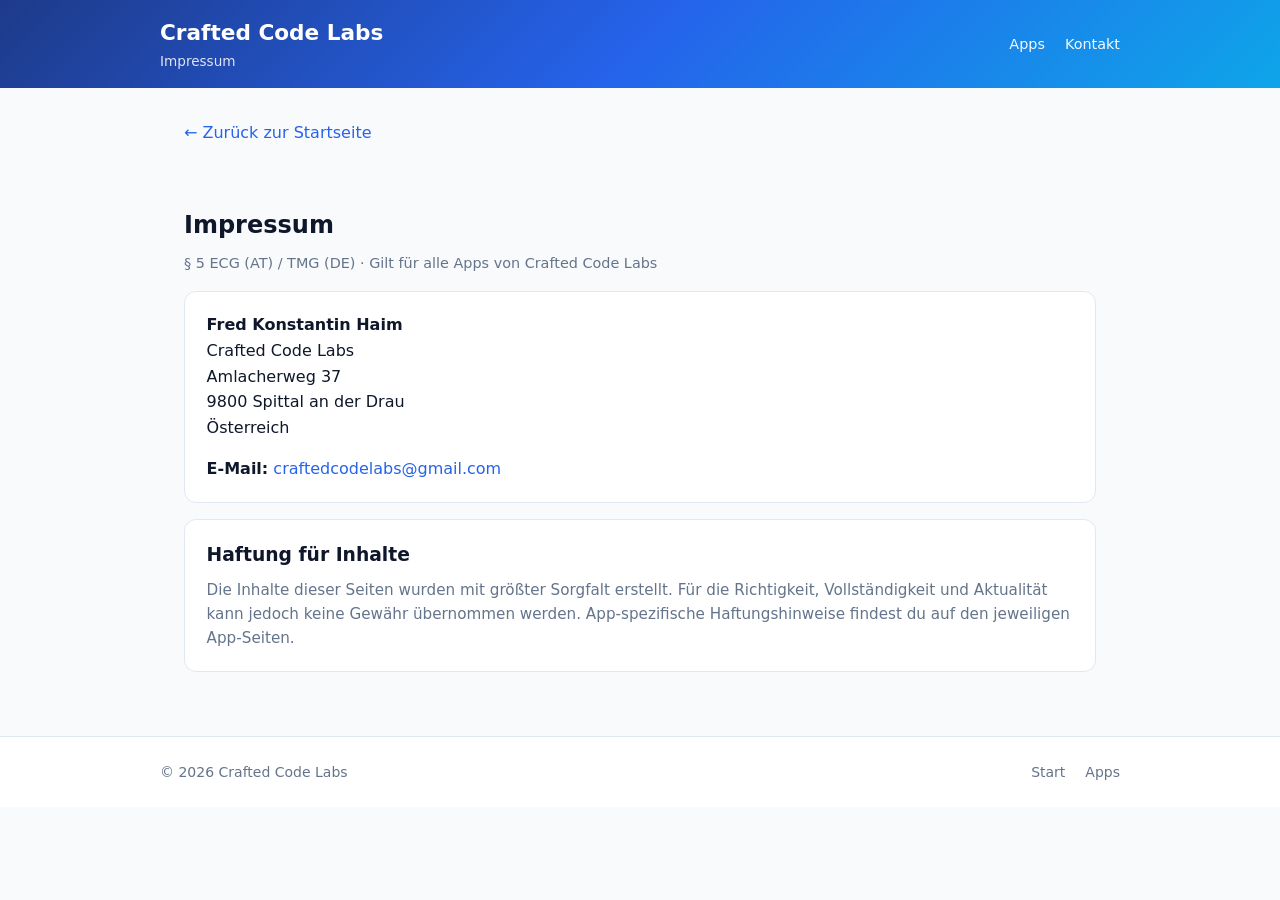
==== impressum.html @ 847e47b8 "Add developer hub with app legal pages" ====
<!DOCTYPE html>
<html lang="de">
<head>
  <meta charset="UTF-8">
  <meta name="viewport" content="width=device-width, initial-scale=1.0">
  <meta name="description" content="Impressum – Crafted Code Labs, Fred Konstantin Haim, Spittal an der Drau.">
  <title>Impressum – Crafted Code Labs</title>
  <link rel="stylesheet" href="css/styles.css">
</head>
<body>
  <header>
    <div class="header-inner">
      <a class="logo" href="index.html">
        Crafted Code Labs
        <span>Impressum</span>
      </a>
      <nav>
        <a href="index.html#apps">Apps</a>
        <a href="index.html#kontakt">Kontakt</a>
      </nav>
    </div>
  </header>

  <main>
    <a class="back-link" href="index.html">&larr; Zurück zur Startseite</a>

    <section class="legal-block">
      <h2>Impressum</h2>
      <p class="meta">§ 5 ECG (AT) / TMG (DE) · Gilt für alle Apps von Crafted Code Labs</p>

      <div class="card">
        <p>
          <strong>Fred Konstantin Haim</strong><br>
          Crafted Code Labs<br>
          Amlacherweg 37<br>
          9800 Spittal an der Drau<br>
          Österreich
        </p>
        <p style="margin-top:1rem;">
          <strong>E-Mail:</strong>
          <a href="mailto:craftedcodelabs@gmail.com">craftedcodelabs@gmail.com</a>
        </p>
      </div>

      <div class="card" style="margin-top:1rem;">
        <h3 style="margin-bottom:0.5rem;">Haftung für Inhalte</h3>
        <p style="color: var(--muted); font-size: 0.95rem;">
          Die Inhalte dieser Seiten wurden mit größter Sorgfalt erstellt. Für die Richtigkeit,
          Vollständigkeit und Aktualität kann jedoch keine Gewähr übernommen werden.
          App-spezifische Haftungshinweise findest du auf den jeweiligen App-Seiten.
        </p>
      </div>
    </section>
  </main>

  <footer>
    <div class="footer-inner">
      <div>&copy; 2026 Crafted Code Labs</div>
      <div class="footer-links">
        <a href="index.html">Start</a>
        <a href="index.html#apps">Apps</a>
      </div>
    </div>
  </footer>
</body>
</html>
---- css/styles.css ----
:root {
  --blue-dark: #1e3a8a;
  --blue: #2563eb;
  --cyan: #0ea5e9;
  --green: #10b981;
  --text: #0f172a;
  --muted: #64748b;
  --bg: #f8fafc;
  --card: #ffffff;
  --border: #e2e8f0;
  --accent-bg: #eff6ff;
  --max: 960px;
}

* { box-sizing: border-box; margin: 0; padding: 0; }

html { scroll-behavior: smooth; }

body {
  font-family: "Segoe UI", system-ui, -apple-system, sans-serif;
  color: var(--text);
  background: var(--bg);
  line-height: 1.6;
}

a { color: var(--blue); text-decoration: none; }
a:hover { text-decoration: underline; }

header {
  background: linear-gradient(135deg, var(--blue-dark), var(--blue), var(--cyan));
  color: #fff;
  padding: 1rem 1.5rem;
}

.header-inner {
  max-width: var(--max);
  margin: 0 auto;
  display: flex;
  align-items: center;
  justify-content: space-between;
  flex-wrap: wrap;
  gap: 1rem;
}

.logo {
  font-size: 1.35rem;
  font-weight: 700;
  color: #fff;
  text-decoration: none;
}

.logo span {
  opacity: 0.85;
  font-weight: 400;
  font-size: 0.85rem;
  display: block;
}

nav { display: flex; flex-wrap: wrap; gap: 0.5rem 1.25rem; }

nav a {
  color: rgba(255, 255, 255, 0.95);
  font-size: 0.9rem;
  text-decoration: none;
  font-weight: 500;
}

nav a:hover { text-decoration: underline; color: #fff; }

main {
  max-width: var(--max);
  margin: 0 auto;
  padding: 2rem 1.5rem 4rem;
}

.hero {
  text-align: center;
  padding: 2.5rem 1rem 2rem;
}

.hero h1 {
  font-size: clamp(1.75rem, 5vw, 2.5rem);
  margin-bottom: 0.75rem;
}

.hero .lead {
  color: var(--muted);
  font-size: 1.05rem;
  max-width: 42rem;
  margin: 0 auto;
}

.section-title {
  font-size: 1.35rem;
  margin: 2.5rem 0 1rem;
}

.section-intro {
  color: var(--muted);
  margin-bottom: 1.5rem;
}

.grid {
  display: grid;
  grid-template-columns: repeat(auto-fill, minmax(280px, 1fr));
  gap: 1.25rem;
}

.app-card {
  background: var(--card);
  border: 1px solid var(--border);
  border-radius: 12px;
  padding: 1.25rem 1.35rem;
  display: flex;
  flex-direction: column;
  gap: 0.75rem;
  transition: box-shadow 0.15s ease, border-color 0.15s ease;
}

.app-card:hover {
  border-color: var(--cyan);
  box-shadow: 0 8px 24px rgba(37, 99, 235, 0.08);
}

.app-card h3 {
  font-size: 1.15rem;
}

.app-card p {
  color: var(--muted);
  font-size: 0.95rem;
  flex: 1;
}

.app-card .package {
  font-size: 0.8rem;
  color: var(--muted);
  font-family: ui-monospace, Consolas, monospace;
}

.app-links {
  display: flex;
  flex-wrap: wrap;
  gap: 0.5rem 0.75rem;
  margin-top: 0.25rem;
}

.app-links a {
  font-size: 0.875rem;
  font-weight: 500;
  padding: 0.35rem 0.65rem;
  border-radius: 999px;
  background: var(--accent-bg);
  border: 1px solid #bfdbfe;
  text-decoration: none;
}

.app-links a:hover {
  background: #dbeafe;
  text-decoration: none;
}

.app-links a.primary {
  background: var(--blue);
  border-color: var(--blue);
  color: #fff;
}

.app-links a.primary:hover {
  background: var(--blue-dark);
}

.card {
  background: var(--card);
  border: 1px solid var(--border);
  border-radius: 12px;
  padding: 1.25rem 1.35rem;
}

.accent-box {
  background: var(--accent-bg);
  border: 1px solid #bfdbfe;
  border-radius: 12px;
  padding: 1.25rem 1.35rem;
  margin-top: 2rem;
}

.accent-box h2 { font-size: 1.15rem; margin-bottom: 0.5rem; }

.legal-block { margin-top: 2.5rem; }

.legal-block h2 {
  font-size: 1.5rem;
  margin-bottom: 0.5rem;
}

.legal-block .meta {
  color: var(--muted);
  font-size: 0.9rem;
  margin-bottom: 1rem;
}

.legal-links {
  display: grid;
  gap: 0.75rem;
  margin-top: 1rem;
}

.legal-link-row {
  display: flex;
  align-items: center;
  justify-content: space-between;
  gap: 1rem;
  padding: 0.85rem 1rem;
  background: var(--card);
  border: 1px solid var(--border);
  border-radius: 10px;
}

.legal-link-row span {
  color: var(--muted);
  font-size: 0.9rem;
}

.back-link {
  display: inline-flex;
  align-items: center;
  gap: 0.35rem;
  margin-bottom: 1.25rem;
  font-weight: 500;
}

footer {
  border-top: 1px solid var(--border);
  padding: 1.5rem;
  background: #fff;
}

.footer-inner {
  max-width: var(--max);
  margin: 0 auto;
  display: flex;
  flex-wrap: wrap;
  justify-content: space-between;
  gap: 1rem;
  font-size: 0.875rem;
  color: var(--muted);
}

.footer-links {
  display: flex;
  flex-wrap: wrap;
  gap: 0.75rem 1.25rem;
}

.footer-links a { color: var(--muted); }

@media (max-width: 640px) {
  .legal-link-row {
    flex-direction: column;
    align-items: flex-start;
  }
}
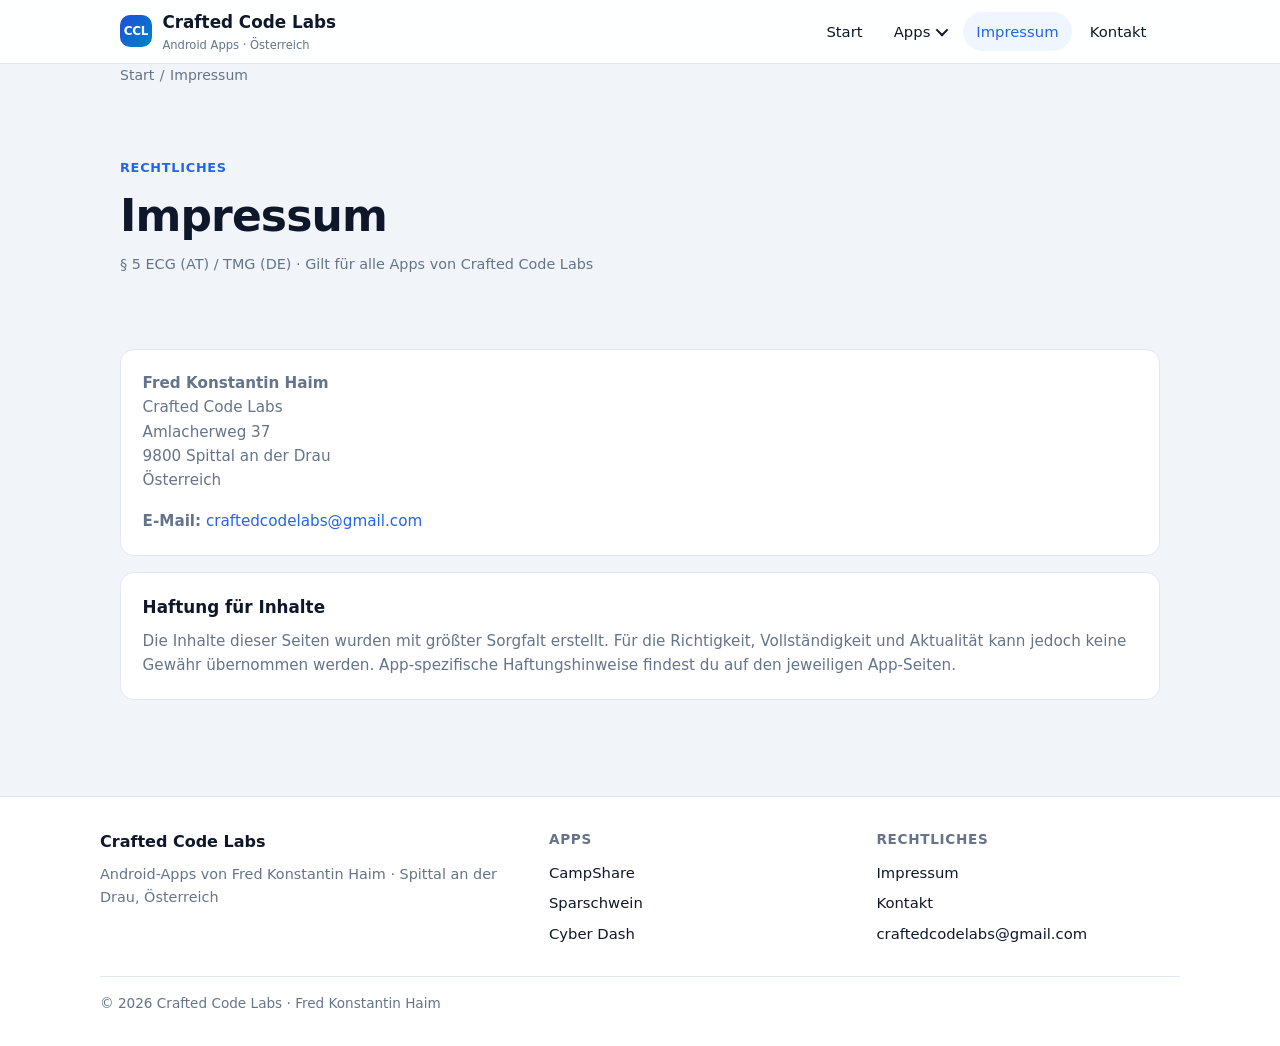
==== commit f63b8f70: "Redesign hub: multi-page layout with burger menu and app dropdown Co-authored-by: Cursor <cursoragen" ====
--- a/impressum.html
+++ b/impressum.html
@@ -1,5 +1,5 @@
 <!DOCTYPE html>
-<html lang="de">
+<html lang="de" data-base="">
 <head>
   <meta charset="UTF-8">
   <meta name="viewport" content="width=device-width, initial-scale=1.0">
@@ -7,27 +7,23 @@
   <title>Impressum – Crafted Code Labs</title>
   <link rel="stylesheet" href="css/styles.css">
 </head>
-<body>
-  <header>
-    <div class="header-inner">
-      <a class="logo" href="index.html">
-        Crafted Code Labs
-        <span>Impressum</span>
-      </a>
-      <nav>
-        <a href="index.html#apps">Apps</a>
-        <a href="index.html#kontakt">Kontakt</a>
-      </nav>
-    </div>
-  </header>
+<body data-page="impressum">
+  <div id="site-header"></div>
 
   <main>
-    <a class="back-link" href="index.html">&larr; Zurück zur Startseite</a>
+    <nav class="breadcrumb" aria-label="Brotkrumen">
+      <a href="index.html">Start</a>
+      <span>/</span>
+      <span>Impressum</span>
+    </nav>
 
-    <section class="legal-block">
-      <h2>Impressum</h2>
+    <section class="page-hero">
+      <p class="eyebrow">Rechtliches</p>
+      <h1>Impressum</h1>
       <p class="meta">§ 5 ECG (AT) / TMG (DE) · Gilt für alle Apps von Crafted Code Labs</p>
+    </section>
 
+    <section class="section">
       <div class="card">
         <p>
           <strong>Fred Konstantin Haim</strong><br>
@@ -43,8 +39,8 @@
       </div>
 
       <div class="card" style="margin-top:1rem;">
-        <h3 style="margin-bottom:0.5rem;">Haftung für Inhalte</h3>
-        <p style="color: var(--muted); font-size: 0.95rem;">
+        <h3>Haftung für Inhalte</h3>
+        <p class="meta" style="margin-top:0.5rem;">
           Die Inhalte dieser Seiten wurden mit größter Sorgfalt erstellt. Für die Richtigkeit,
           Vollständigkeit und Aktualität kann jedoch keine Gewähr übernommen werden.
           App-spezifische Haftungshinweise findest du auf den jeweiligen App-Seiten.
@@ -53,14 +49,7 @@
     </section>
   </main>
 
-  <footer>
-    <div class="footer-inner">
-      <div>&copy; 2026 Crafted Code Labs</div>
-      <div class="footer-links">
-        <a href="index.html">Start</a>
-        <a href="index.html#apps">Apps</a>
-      </div>
-    </div>
-  </footer>
+  <div id="site-footer"></div>
+  <script src="js/site.js"></script>
 </body>
 </html>
--- a/css/styles.css
+++ b/css/styles.css
@@ -1,15 +1,18 @@
 :root {
-  --blue-dark: #1e3a8a;
-  --blue: #2563eb;
-  --cyan: #0ea5e9;
-  --green: #10b981;
+  --blue-dark: #0f172a;
+  --blue: #1d4ed8;
+  --cyan: #0284c7;
+  --accent: #2563eb;
+  --accent-soft: #eff6ff;
   --text: #0f172a;
   --muted: #64748b;
-  --bg: #f8fafc;
-  --card: #ffffff;
+  --bg: #f1f5f9;
+  --surface: #ffffff;
   --border: #e2e8f0;
-  --accent-bg: #eff6ff;
-  --max: 960px;
+  --header-h: 4rem;
+  --max: 1080px;
+  --radius: 14px;
+  --shadow: 0 10px 40px rgba(15, 23, 42, 0.08);
 }
 
 * { box-sizing: border-box; margin: 0; padding: 0; }
@@ -17,140 +20,465 @@
 html { scroll-behavior: smooth; }
 
 body {
-  font-family: "Segoe UI", system-ui, -apple-system, sans-serif;
+  font-family: "Segoe UI", system-ui, -apple-system, BlinkMacSystemFont, sans-serif;
   color: var(--text);
   background: var(--bg);
   line-height: 1.6;
-}
-
-a { color: var(--blue); text-decoration: none; }
+  min-height: 100vh;
+}
+
+body.nav-open { overflow: hidden; }
+
+a { color: var(--accent); text-decoration: none; }
 a:hover { text-decoration: underline; }
 
-header {
-  background: linear-gradient(135deg, var(--blue-dark), var(--blue), var(--cyan));
-  color: #fff;
-  padding: 1rem 1.5rem;
+img { max-width: 100%; display: block; }
+
+/* ── Site header ── */
+.site-header {
+  position: sticky;
+  top: 0;
+  z-index: 100;
+  height: var(--header-h);
+  background: rgba(255, 255, 255, 0.92);
+  backdrop-filter: blur(12px);
+  border-bottom: 1px solid var(--border);
 }
 
 .header-inner {
   max-width: var(--max);
   margin: 0 auto;
+  height: 100%;
+  padding: 0 1.25rem;
   display: flex;
   align-items: center;
   justify-content: space-between;
-  flex-wrap: wrap;
   gap: 1rem;
 }
 
 .logo {
-  font-size: 1.35rem;
+  display: flex;
+  align-items: center;
+  gap: 0.65rem;
+  color: var(--text);
+  text-decoration: none;
   font-weight: 700;
+  font-size: 1.05rem;
+  white-space: nowrap;
+}
+
+.logo:hover { text-decoration: none; }
+
+.logo-mark {
+  width: 2rem;
+  height: 2rem;
+  border-radius: 10px;
+  background: linear-gradient(135deg, var(--blue), var(--cyan));
   color: #fff;
-  text-decoration: none;
-}
-
-.logo span {
-  opacity: 0.85;
-  font-weight: 400;
-  font-size: 0.85rem;
+  display: grid;
+  place-items: center;
+  font-size: 0.75rem;
+  font-weight: 800;
+  letter-spacing: -0.02em;
+}
+
+.logo-text span {
   display: block;
-}
-
-nav { display: flex; flex-wrap: wrap; gap: 0.5rem 1.25rem; }
-
-nav a {
-  color: rgba(255, 255, 255, 0.95);
+  font-size: 0.72rem;
+  font-weight: 500;
+  color: var(--muted);
+}
+
+.menu-toggle {
+  display: none;
+  width: 2.75rem;
+  height: 2.75rem;
+  border: 1px solid var(--border);
+  border-radius: 10px;
+  background: var(--surface);
+  cursor: pointer;
+  align-items: center;
+  justify-content: center;
+  flex-direction: column;
+  gap: 5px;
+  padding: 0;
+}
+
+.menu-toggle span {
+  display: block;
+  width: 1.15rem;
+  height: 2px;
+  background: var(--text);
+  border-radius: 999px;
+  transition: transform 0.2s ease, opacity 0.2s ease;
+}
+
+.menu-toggle[aria-expanded="true"] span:nth-child(1) {
+  transform: translateY(7px) rotate(45deg);
+}
+
+.menu-toggle[aria-expanded="true"] span:nth-child(2) { opacity: 0; }
+
+.menu-toggle[aria-expanded="true"] span:nth-child(3) {
+  transform: translateY(-7px) rotate(-45deg);
+}
+
+.site-nav {
+  display: flex;
+  align-items: center;
+  gap: 0.25rem;
+}
+
+.site-nav > a,
+.nav-dropdown > button {
+  color: var(--text);
+  font-size: 0.925rem;
+  font-weight: 500;
+  padding: 0.5rem 0.85rem;
+  border-radius: 999px;
+  text-decoration: none;
+  border: none;
+  background: transparent;
+  cursor: pointer;
+  font-family: inherit;
+  display: inline-flex;
+  align-items: center;
+  gap: 0.35rem;
+}
+
+.site-nav > a:hover,
+.nav-dropdown > button:hover,
+.site-nav > a.active {
+  background: var(--accent-soft);
+  text-decoration: none;
+  color: var(--accent);
+}
+
+.nav-dropdown { position: relative; }
+
+.nav-dropdown > button::after {
+  content: "";
+  width: 0.45rem;
+  height: 0.45rem;
+  border-right: 2px solid currentColor;
+  border-bottom: 2px solid currentColor;
+  transform: rotate(45deg) translateY(-2px);
+  transition: transform 0.2s ease;
+}
+
+.nav-dropdown.open > button::after {
+  transform: rotate(-135deg) translateY(-1px);
+}
+
+.dropdown-panel {
+  position: absolute;
+  top: calc(100% + 0.5rem);
+  right: 0;
+  min-width: 15rem;
+  background: var(--surface);
+  border: 1px solid var(--border);
+  border-radius: var(--radius);
+  box-shadow: var(--shadow);
+  padding: 0.5rem;
+  display: none;
+}
+
+.nav-dropdown.open .dropdown-panel { display: block; }
+
+.dropdown-panel a {
+  display: block;
+  padding: 0.65rem 0.85rem;
+  border-radius: 10px;
+  color: var(--text);
   font-size: 0.9rem;
   text-decoration: none;
-  font-weight: 500;
-}
-
-nav a:hover { text-decoration: underline; color: #fff; }
-
+}
+
+.dropdown-panel a:hover {
+  background: var(--accent-soft);
+  text-decoration: none;
+}
+
+.dropdown-panel a small {
+  display: block;
+  color: var(--muted);
+  font-size: 0.78rem;
+  margin-top: 0.15rem;
+}
+
+.dropdown-divider {
+  height: 1px;
+  background: var(--border);
+  margin: 0.35rem 0;
+}
+
+.nav-mobile-apps {
+  display: none;
+}
+
+/* ── Main layout ── */
 main {
   max-width: var(--max);
   margin: 0 auto;
-  padding: 2rem 1.5rem 4rem;
-}
-
-.hero {
-  text-align: center;
-  padding: 2.5rem 1rem 2rem;
-}
-
-.hero h1 {
-  font-size: clamp(1.75rem, 5vw, 2.5rem);
+  padding: 0 1.25rem 4rem;
+}
+
+.page-hero {
+  padding: 3rem 0 2rem;
+}
+
+.page-hero.centered { text-align: center; }
+
+.page-hero h1 {
+  font-size: clamp(2rem, 5vw, 2.75rem);
+  line-height: 1.15;
+  letter-spacing: -0.02em;
   margin-bottom: 0.75rem;
 }
 
-.hero .lead {
+.page-hero .lead {
   color: var(--muted);
   font-size: 1.05rem;
-  max-width: 42rem;
+  max-width: 38rem;
+}
+
+.page-hero.centered .lead { margin: 0 auto; }
+
+.eyebrow {
+  display: inline-block;
+  font-size: 0.8rem;
+  font-weight: 600;
+  letter-spacing: 0.06em;
+  text-transform: uppercase;
+  color: var(--accent);
+  margin-bottom: 0.75rem;
+}
+
+.breadcrumb {
+  display: flex;
+  flex-wrap: wrap;
+  gap: 0.35rem;
+  align-items: center;
+  font-size: 0.875rem;
+  color: var(--muted);
+  margin-bottom: 1.25rem;
+}
+
+.breadcrumb a { color: var(--muted); }
+.breadcrumb a:hover { color: var(--accent); }
+
+.section {
+  margin-top: 2.5rem;
+}
+
+.section-head {
+  margin-bottom: 1.25rem;
+}
+
+.section-head h2 {
+  font-size: 1.45rem;
+  letter-spacing: -0.02em;
+}
+
+.section-head p {
+  color: var(--muted);
+  margin-top: 0.35rem;
+}
+
+.grid-2 {
+  display: grid;
+  grid-template-columns: repeat(2, 1fr);
+  gap: 1rem;
+}
+
+.grid-3 {
+  display: grid;
+  grid-template-columns: repeat(3, 1fr);
+  gap: 1rem;
+}
+
+.card {
+  background: var(--surface);
+  border: 1px solid var(--border);
+  border-radius: var(--radius);
+  padding: 1.35rem;
+}
+
+.card h3 {
+  font-size: 1.05rem;
+  margin-bottom: 0.35rem;
+}
+
+.card p { color: var(--muted); font-size: 0.95rem; }
+
+.hero-banner {
+  margin: 1.5rem -1.25rem 0;
+  padding: 3rem 1.25rem;
+  background: linear-gradient(135deg, #0f172a 0%, #1e3a8a 55%, #0284c7 100%);
+  color: #fff;
+  border-radius: 0;
+}
+
+.hero-banner .inner {
+  max-width: var(--max);
   margin: 0 auto;
 }
 
-.section-title {
-  font-size: 1.35rem;
-  margin: 2.5rem 0 1rem;
-}
-
-.section-intro {
-  color: var(--muted);
-  margin-bottom: 1.5rem;
-}
-
-.grid {
+.hero-banner h1 {
+  font-size: clamp(2rem, 6vw, 3rem);
+  line-height: 1.1;
+  letter-spacing: -0.03em;
+  max-width: 14ch;
+}
+
+.hero-banner .lead {
+  color: rgba(255, 255, 255, 0.82);
+  max-width: 36rem;
+  margin-top: 1rem;
+  font-size: 1.05rem;
+}
+
+.hero-actions {
+  display: flex;
+  flex-wrap: wrap;
+  gap: 0.75rem;
+  margin-top: 1.75rem;
+}
+
+.btn {
+  display: inline-flex;
+  align-items: center;
+  justify-content: center;
+  gap: 0.4rem;
+  padding: 0.7rem 1.15rem;
+  border-radius: 999px;
+  font-weight: 600;
+  font-size: 0.925rem;
+  text-decoration: none;
+  border: 1px solid transparent;
+  transition: transform 0.15s ease, box-shadow 0.15s ease;
+}
+
+.btn:hover {
+  text-decoration: none;
+  transform: translateY(-1px);
+}
+
+.btn-primary {
+  background: #fff;
+  color: var(--blue-dark);
+  box-shadow: 0 8px 24px rgba(0, 0, 0, 0.15);
+}
+
+.btn-secondary {
+  background: rgba(255, 255, 255, 0.12);
+  color: #fff;
+  border-color: rgba(255, 255, 255, 0.25);
+}
+
+.btn-outline {
+  background: var(--surface);
+  color: var(--text);
+  border-color: var(--border);
+}
+
+.btn-outline:hover { border-color: var(--accent); color: var(--accent); }
+
+.feature-list {
+  list-style: none;
   display: grid;
-  grid-template-columns: repeat(auto-fill, minmax(280px, 1fr));
-  gap: 1.25rem;
-}
-
-.app-card {
-  background: var(--card);
+  gap: 0.75rem;
+}
+
+.feature-list li {
+  display: flex;
+  gap: 0.75rem;
+  align-items: flex-start;
+  padding: 0.85rem 1rem;
+  background: var(--surface);
   border: 1px solid var(--border);
   border-radius: 12px;
-  padding: 1.25rem 1.35rem;
+}
+
+.feature-list li::before {
+  content: "✓";
+  flex-shrink: 0;
+  width: 1.5rem;
+  height: 1.5rem;
+  border-radius: 999px;
+  background: var(--accent-soft);
+  color: var(--accent);
+  display: grid;
+  place-items: center;
+  font-size: 0.75rem;
+  font-weight: 700;
+}
+
+.app-card {
+  background: var(--surface);
+  border: 1px solid var(--border);
+  border-radius: var(--radius);
+  padding: 1.35rem;
   display: flex;
   flex-direction: column;
-  gap: 0.75rem;
-  transition: box-shadow 0.15s ease, border-color 0.15s ease;
+  gap: 0.85rem;
+  transition: box-shadow 0.2s ease, border-color 0.2s ease, transform 0.2s ease;
 }
 
 .app-card:hover {
-  border-color: var(--cyan);
-  box-shadow: 0 8px 24px rgba(37, 99, 235, 0.08);
-}
-
-.app-card h3 {
-  font-size: 1.15rem;
+  border-color: #93c5fd;
+  box-shadow: var(--shadow);
+  transform: translateY(-2px);
+}
+
+.app-card-top {
+  display: flex;
+  align-items: center;
+  gap: 0.85rem;
+}
+
+.app-icon {
+  width: 3rem;
+  height: 3rem;
+  border-radius: 14px;
+  display: grid;
+  place-items: center;
+  font-weight: 800;
+  font-size: 1.1rem;
+  color: #fff;
+  flex-shrink: 0;
+}
+
+.app-icon.campshare { background: linear-gradient(135deg, #1d4ed8, #22c55e); }
+.app-icon.sparschwein { background: linear-gradient(135deg, #ea580c, #facc15); }
+.app-icon.cyberdash { background: linear-gradient(135deg, #7c3aed, #06b6d4); }
+
+.app-card h3 { font-size: 1.1rem; }
+
+.app-card .package {
+  font-size: 0.75rem;
+  color: var(--muted);
+  font-family: ui-monospace, Consolas, monospace;
 }
 
 .app-card p {
   color: var(--muted);
-  font-size: 0.95rem;
+  font-size: 0.925rem;
   flex: 1;
 }
 
-.app-card .package {
-  font-size: 0.8rem;
-  color: var(--muted);
-  font-family: ui-monospace, Consolas, monospace;
-}
-
 .app-links {
   display: flex;
   flex-wrap: wrap;
-  gap: 0.5rem 0.75rem;
-  margin-top: 0.25rem;
+  gap: 0.5rem;
 }
 
 .app-links a {
-  font-size: 0.875rem;
-  font-weight: 500;
-  padding: 0.35rem 0.65rem;
+  font-size: 0.85rem;
+  font-weight: 600;
+  padding: 0.45rem 0.8rem;
   border-radius: 999px;
-  background: var(--accent-bg);
+  background: var(--accent-soft);
   border: 1px solid #bfdbfe;
   text-decoration: none;
 }
@@ -161,103 +489,166 @@
 }
 
 .app-links a.primary {
-  background: var(--blue);
-  border-color: var(--blue);
+  background: var(--accent);
+  border-color: var(--accent);
   color: #fff;
 }
 
-.app-links a.primary:hover {
-  background: var(--blue-dark);
-}
-
-.card {
-  background: var(--card);
+.app-links a.primary:hover { background: var(--blue); }
+
+.legal-links { display: grid; gap: 0.65rem; }
+
+.legal-link-row {
+  display: flex;
+  align-items: center;
+  justify-content: space-between;
+  gap: 1rem;
+  padding: 1rem 1.1rem;
+  background: var(--surface);
   border: 1px solid var(--border);
   border-radius: 12px;
-  padding: 1.25rem 1.35rem;
-}
-
-.accent-box {
-  background: var(--accent-bg);
+}
+
+.legal-link-row span {
+  color: var(--muted);
+  font-size: 0.875rem;
+}
+
+.legal-link-row .btn-open {
+  flex-shrink: 0;
+  padding: 0.45rem 0.85rem;
+  border-radius: 999px;
+  background: var(--accent-soft);
   border: 1px solid #bfdbfe;
-  border-radius: 12px;
-  padding: 1.25rem 1.35rem;
-  margin-top: 2rem;
-}
-
-.accent-box h2 { font-size: 1.15rem; margin-bottom: 0.5rem; }
-
-.legal-block { margin-top: 2.5rem; }
-
-.legal-block h2 {
-  font-size: 1.5rem;
-  margin-bottom: 0.5rem;
-}
-
-.legal-block .meta {
-  color: var(--muted);
-  font-size: 0.9rem;
-  margin-bottom: 1rem;
-}
-
-.legal-links {
-  display: grid;
-  gap: 0.75rem;
-  margin-top: 1rem;
-}
-
-.legal-link-row {
-  display: flex;
+  font-size: 0.85rem;
+  font-weight: 600;
+  text-decoration: none;
+  color: var(--accent);
+}
+
+.legal-link-row .btn-open:hover {
+  background: #dbeafe;
+  text-decoration: none;
+}
+
+.meta { color: var(--muted); font-size: 0.9rem; }
+
+.cta-strip {
+  margin-top: 2.5rem;
+  padding: 1.5rem;
+  border-radius: var(--radius);
+  background: linear-gradient(135deg, var(--accent-soft), #fff);
+  border: 1px solid #bfdbfe;
+  display: flex;
+  flex-wrap: wrap;
   align-items: center;
   justify-content: space-between;
   gap: 1rem;
-  padding: 0.85rem 1rem;
-  background: var(--card);
-  border: 1px solid var(--border);
-  border-radius: 10px;
-}
-
-.legal-link-row span {
-  color: var(--muted);
-  font-size: 0.9rem;
-}
-
-.back-link {
-  display: inline-flex;
-  align-items: center;
-  gap: 0.35rem;
-  margin-bottom: 1.25rem;
-  font-weight: 500;
-}
-
-footer {
+}
+
+/* ── Footer ── */
+.site-footer {
   border-top: 1px solid var(--border);
-  padding: 1.5rem;
-  background: #fff;
+  background: var(--surface);
+  padding: 2rem 1.25rem;
+  margin-top: 2rem;
 }
 
 .footer-inner {
   max-width: var(--max);
   margin: 0 auto;
-  display: flex;
-  flex-wrap: wrap;
-  justify-content: space-between;
-  gap: 1rem;
-  font-size: 0.875rem;
-  color: var(--muted);
-}
-
-.footer-links {
-  display: flex;
-  flex-wrap: wrap;
-  gap: 0.75rem 1.25rem;
-}
-
-.footer-links a { color: var(--muted); }
-
-@media (max-width: 640px) {
+  display: grid;
+  grid-template-columns: 1.4fr 1fr 1fr;
+  gap: 1.5rem;
+}
+
+.footer-brand p {
+  color: var(--muted);
+  font-size: 0.9rem;
+  margin-top: 0.5rem;
+}
+
+.footer-col h4 {
+  font-size: 0.85rem;
+  text-transform: uppercase;
+  letter-spacing: 0.05em;
+  color: var(--muted);
+  margin-bottom: 0.65rem;
+}
+
+.footer-col a {
+  display: block;
+  color: var(--text);
+  font-size: 0.925rem;
+  margin-bottom: 0.4rem;
+  text-decoration: none;
+}
+
+.footer-col a:hover { color: var(--accent); }
+
+.footer-bottom {
+  max-width: var(--max);
+  margin: 1.5rem auto 0;
+  padding-top: 1rem;
+  border-top: 1px solid var(--border);
+  color: var(--muted);
+  font-size: 0.85rem;
+}
+
+/* ── Mobile nav ── */
+@media (max-width: 820px) {
+  .menu-toggle { display: inline-flex; }
+
+  .site-nav {
+    position: fixed;
+    inset: var(--header-h) 0 0 0;
+    background: var(--surface);
+    flex-direction: column;
+    align-items: stretch;
+    padding: 1rem 1.25rem 2rem;
+    gap: 0.25rem;
+    overflow-y: auto;
+    transform: translateX(100%);
+    transition: transform 0.25s ease;
+    border-top: 1px solid var(--border);
+  }
+
+  .site-nav.open { transform: translateX(0); }
+
+  .site-nav > a,
+  .nav-dropdown > button {
+    width: 100%;
+    justify-content: space-between;
+    border-radius: 12px;
+    padding: 0.85rem 1rem;
+  }
+
+  .dropdown-panel {
+    position: static;
+    box-shadow: none;
+    border: none;
+    padding: 0 0 0.5rem 0.5rem;
+    display: none;
+  }
+
+  .nav-dropdown.open .dropdown-panel { display: block; }
+
+  .nav-mobile-apps { display: block; }
+
+  .grid-2,
+  .grid-3 { grid-template-columns: 1fr; }
+
+  .footer-inner { grid-template-columns: 1fr; }
+
   .legal-link-row {
     flex-direction: column;
     align-items: flex-start;
   }
 }
+
+@media (min-width: 821px) {
+  .nav-dropdown:hover .dropdown-panel,
+  .nav-dropdown:focus-within .dropdown-panel {
+    display: block;
+  }
+}
